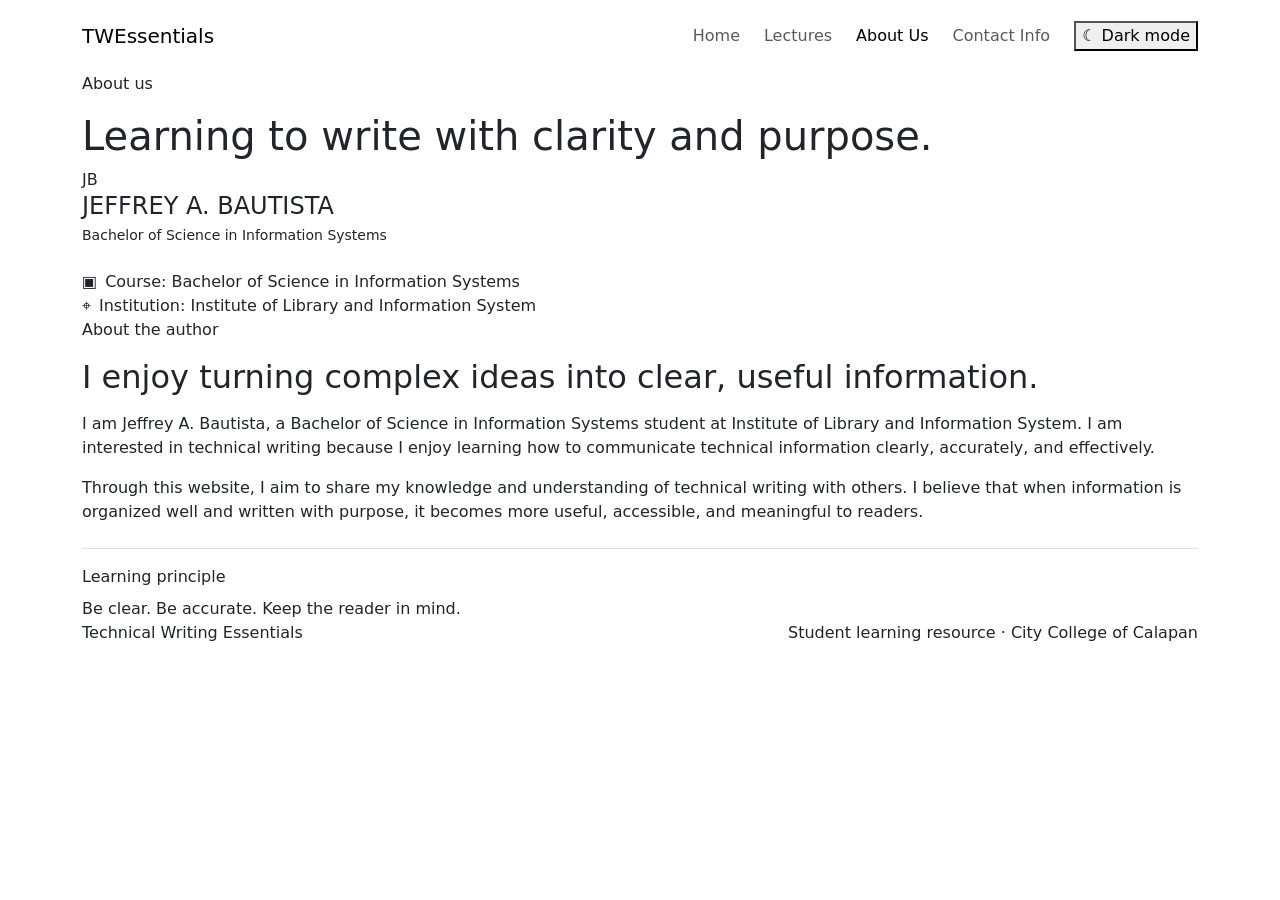
==== about.html @ ac8fc465 "Add files via upload" ====
<!doctype html>
<html lang="en">
<head>
  <meta charset="utf-8">
  <meta name="viewport" content="width=device-width, initial-scale=1">
  <meta name="color-scheme" content="light dark">
  <title>Technical Writing Essentials | About Us</title>
  <link href="https://cdn.jsdelivr.net/npm/bootstrap@5.3.3/dist/css/bootstrap.min.css" rel="stylesheet">
  <link href="../assets/css/style.css" rel="stylesheet">
</head>
<body>
<nav class="navbar navbar-expand-lg sticky-top site-nav">
  <div class="container py-2">
    <a class="navbar-brand" href="../index.html"><span class="brand-dot"></span>TW<span class="fw-normal">Essentials</span></a>
    <button class="navbar-toggler" type="button" data-bs-toggle="collapse" data-bs-target="#mainNav" aria-controls="mainNav" aria-expanded="false" aria-label="Toggle navigation"><span class="navbar-toggler-icon"></span></button>
    <div class="collapse navbar-collapse" id="mainNav">
      <ul class="navbar-nav ms-auto align-items-lg-center gap-lg-2 me-lg-3">
        <li class="nav-item"><a class="nav-link" href="../index.html">Home</a></li>
        <li class="nav-item"><a class="nav-link" href="lectures.html">Lectures</a></li>
        <li class="nav-item"><a class="nav-link active" aria-current="page" href="about.html">About Us</a></li>
        <li class="nav-item"><a class="nav-link" href="contact.html">Contact Info</a></li>
      </ul>
      <button class="theme-btn" id="themeToggle" type="button" aria-label="Toggle dark mode"><span id="themeIcon">☾</span> <span id="themeLabel">Dark mode</span></button>
    </div>
  </div>
</nav>

<main>
  <section class="section" id="about">
    <div class="container">
      <div class="section-heading">
        <div class="eyebrow mb-3">About us</div>
        <h1 class="section-title">Learning to write with clarity and purpose.</h1>
      </div>
      <div class="about-layout">
        <aside class="profile-card">
          <div class="avatar" aria-label="Initials JB">JB</div>
          <h2 class="h4 mb-1">JEFFREY A. BAUTISTA</h2>
          <p class="small mb-4">Bachelor of Science in Information Systems</p>
          <div class="profile-detail"><span class="me-2" aria-hidden="true">▣</span>Course: Bachelor of Science in Information Systems</div>
          <div class="profile-detail"><span class="me-2" aria-hidden="true">⌖</span>Institution: Institute of Library and Information System</div>
        </aside>
        <div class="about-copy">
          <div class="content-label mb-3">About the author</div>
          <h2 class="mb-3">I enjoy turning complex ideas into clear, useful information.</h2>
          <p>I am Jeffrey A. Bautista, a Bachelor of Science in Information Systems student at Institute of Library and Information System. I am interested in technical writing because I enjoy learning how to communicate technical information clearly, accurately, and effectively.</p>
          <p>Through this website, I aim to share my knowledge and understanding of technical writing with others. I believe that when information is organized well and written with purpose, it becomes more useful, accessible, and meaningful to readers.</p>
          <div class="mt-4 pt-3 border-top principle"><span class="eyebrow">Learning principle</span><p class="mt-2 mb-0">Be clear. Be accurate. Keep the reader in mind.</p></div>
        </div>
      </div>
    </div>
  </section>
</main>
<footer><div class="container d-flex flex-column flex-sm-row justify-content-between gap-2"><span>Technical Writing Essentials</span><span>Student learning resource · City College of Calapan</span></div></footer>

<script src="https://cdn.jsdelivr.net/npm/bootstrap@5.3.3/dist/js/bootstrap.bundle.min.js"></script>
<script src="../assets/js/script.js"></script>
</body>
</html>
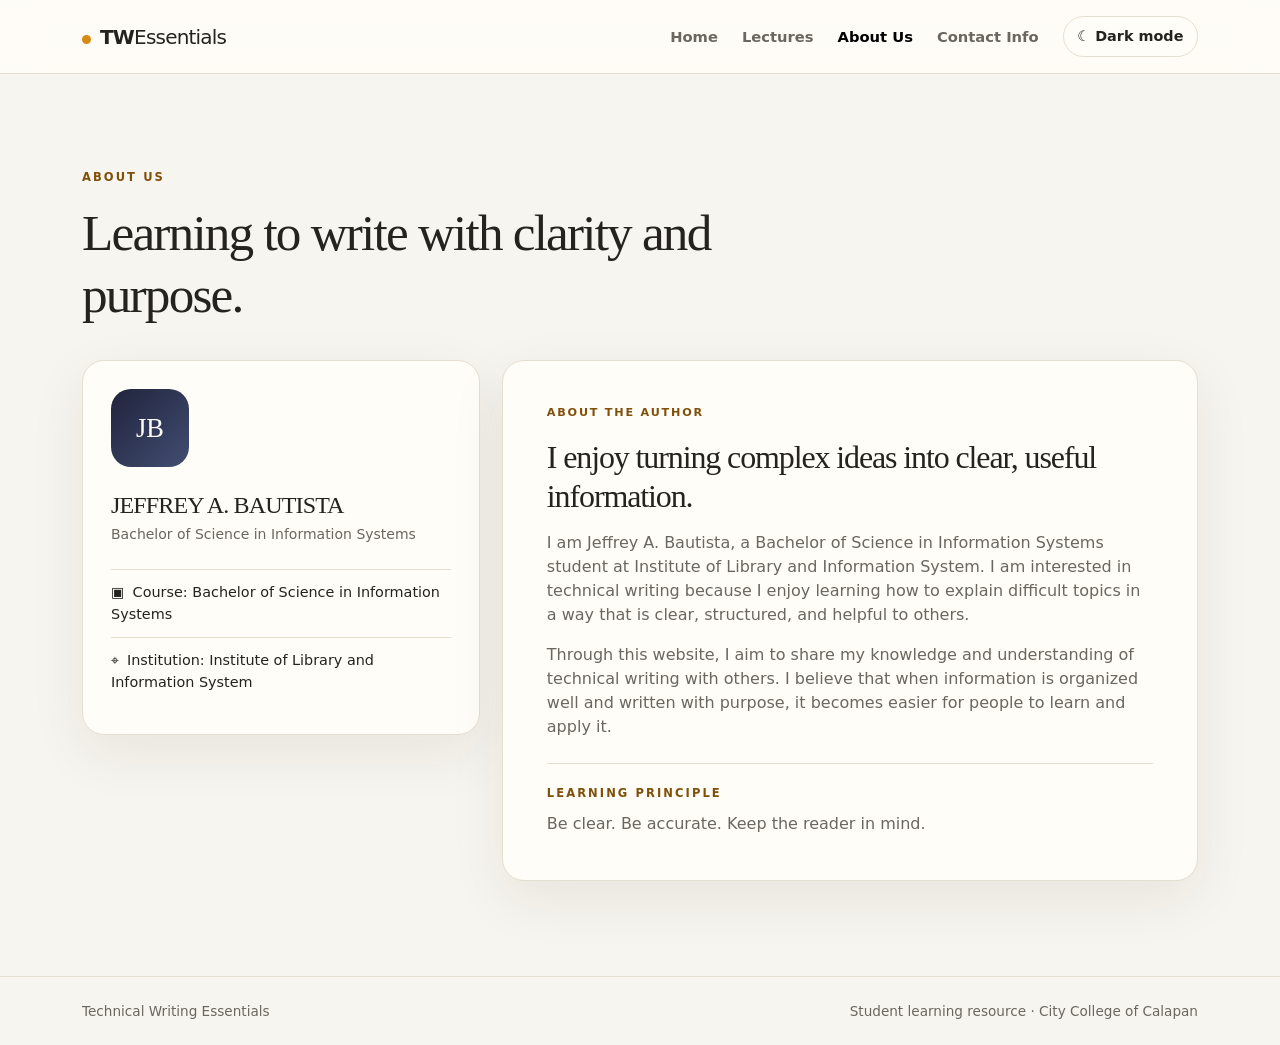
==== commit 42ce9551: "Fix CSS paths in about.html to reference the root stylesheet" ====
--- a/about.html
+++ b/about.html
@@ -1,59 +1,59 @@
-<!doctype html>
-<html lang="en">
-<head>
-  <meta charset="utf-8">
-  <meta name="viewport" content="width=device-width, initial-scale=1">
-  <meta name="color-scheme" content="light dark">
-  <title>Technical Writing Essentials | About Us</title>
-  <link href="https://cdn.jsdelivr.net/npm/bootstrap@5.3.3/dist/css/bootstrap.min.css" rel="stylesheet">
-  <link href="../assets/css/style.css" rel="stylesheet">
-</head>
-<body>
-<nav class="navbar navbar-expand-lg sticky-top site-nav">
-  <div class="container py-2">
-    <a class="navbar-brand" href="../index.html"><span class="brand-dot"></span>TW<span class="fw-normal">Essentials</span></a>
-    <button class="navbar-toggler" type="button" data-bs-toggle="collapse" data-bs-target="#mainNav" aria-controls="mainNav" aria-expanded="false" aria-label="Toggle navigation"><span class="navbar-toggler-icon"></span></button>
-    <div class="collapse navbar-collapse" id="mainNav">
-      <ul class="navbar-nav ms-auto align-items-lg-center gap-lg-2 me-lg-3">
-        <li class="nav-item"><a class="nav-link" href="../index.html">Home</a></li>
-        <li class="nav-item"><a class="nav-link" href="lectures.html">Lectures</a></li>
-        <li class="nav-item"><a class="nav-link active" aria-current="page" href="about.html">About Us</a></li>
-        <li class="nav-item"><a class="nav-link" href="contact.html">Contact Info</a></li>
-      </ul>
-      <button class="theme-btn" id="themeToggle" type="button" aria-label="Toggle dark mode"><span id="themeIcon">☾</span> <span id="themeLabel">Dark mode</span></button>
-    </div>
-  </div>
-</nav>
-
-<main>
-  <section class="section" id="about">
-    <div class="container">
-      <div class="section-heading">
-        <div class="eyebrow mb-3">About us</div>
-        <h1 class="section-title">Learning to write with clarity and purpose.</h1>
-      </div>
-      <div class="about-layout">
-        <aside class="profile-card">
-          <div class="avatar" aria-label="Initials JB">JB</div>
-          <h2 class="h4 mb-1">JEFFREY A. BAUTISTA</h2>
-          <p class="small mb-4">Bachelor of Science in Information Systems</p>
-          <div class="profile-detail"><span class="me-2" aria-hidden="true">▣</span>Course: Bachelor of Science in Information Systems</div>
-          <div class="profile-detail"><span class="me-2" aria-hidden="true">⌖</span>Institution: Institute of Library and Information System</div>
-        </aside>
-        <div class="about-copy">
-          <div class="content-label mb-3">About the author</div>
-          <h2 class="mb-3">I enjoy turning complex ideas into clear, useful information.</h2>
-          <p>I am Jeffrey A. Bautista, a Bachelor of Science in Information Systems student at Institute of Library and Information System. I am interested in technical writing because I enjoy learning how to communicate technical information clearly, accurately, and effectively.</p>
-          <p>Through this website, I aim to share my knowledge and understanding of technical writing with others. I believe that when information is organized well and written with purpose, it becomes more useful, accessible, and meaningful to readers.</p>
-          <div class="mt-4 pt-3 border-top principle"><span class="eyebrow">Learning principle</span><p class="mt-2 mb-0">Be clear. Be accurate. Keep the reader in mind.</p></div>
-        </div>
-      </div>
-    </div>
-  </section>
-</main>
-<footer><div class="container d-flex flex-column flex-sm-row justify-content-between gap-2"><span>Technical Writing Essentials</span><span>Student learning resource · City College of Calapan</span></div></footer>
-
-<script src="https://cdn.jsdelivr.net/npm/bootstrap@5.3.3/dist/js/bootstrap.bundle.min.js"></script>
-<script src="../assets/js/script.js"></script>
-</body>
-</html>
+<!doctype html>
+<html lang="en">
+<head>
+  <meta charset="utf-8">
+  <meta name="viewport" content="width=device-width, initial-scale=1">
+  <meta name="color-scheme" content="light dark">
+  <title>Technical Writing Essentials | About Us</title>
+  <link href="https://cdn.jsdelivr.net/npm/bootstrap@5.3.3/dist/css/bootstrap.min.css" rel="stylesheet">
+  <link href="style.css" rel="stylesheet">
+</head>
+<body>
+<nav class="navbar navbar-expand-lg sticky-top site-nav">
+  <div class="container py-2">
+    <a class="navbar-brand" href="index.html"><span class="brand-dot"></span>TW<span class="fw-normal">Essentials</span></a>
+    <button class="navbar-toggler" type="button" data-bs-toggle="collapse" data-bs-target="#mainNav" aria-controls="mainNav" aria-expanded="false" aria-label="Toggle navigation"><span class="navbar-toggler-icon"></span></button>
+    <div class="collapse navbar-collapse" id="mainNav">
+      <ul class="navbar-nav ms-auto align-items-lg-center gap-lg-2 me-lg-3">
+        <li class="nav-item"><a class="nav-link" href="index.html">Home</a></li>
+        <li class="nav-item"><a class="nav-link" href="lectures.html">Lectures</a></li>
+        <li class="nav-item"><a class="nav-link active" aria-current="page" href="about.html">About Us</a></li>
+        <li class="nav-item"><a class="nav-link" href="contact.html">Contact Info</a></li>
+      </ul>
+      <button class="theme-btn" id="themeToggle" type="button" aria-label="Toggle dark mode"><span id="themeIcon">☾</span> <span id="themeLabel">Dark mode</span></button>
+    </div>
+  </div>
+</nav>
+
+<main>
+  <section class="section" id="about">
+    <div class="container">
+      <div class="section-heading">
+        <div class="eyebrow mb-3">About us</div>
+        <h1 class="section-title">Learning to write with clarity and purpose.</h1>
+      </div>
+      <div class="about-layout">
+        <aside class="profile-card">
+          <div class="avatar" aria-label="Initials JB">JB</div>
+          <h2 class="h4 mb-1">JEFFREY A. BAUTISTA</h2>
+          <p class="small mb-4">Bachelor of Science in Information Systems</p>
+          <div class="profile-detail"><span class="me-2" aria-hidden="true">▣</span>Course: Bachelor of Science in Information Systems</div>
+          <div class="profile-detail"><span class="me-2" aria-hidden="true">⌖</span>Institution: Institute of Library and Information System</div>
+        </aside>
+        <div class="about-copy">
+          <div class="content-label mb-3">About the author</div>
+          <h2 class="mb-3">I enjoy turning complex ideas into clear, useful information.</h2>
+          <p>I am Jeffrey A. Bautista, a Bachelor of Science in Information Systems student at Institute of Library and Information System. I am interested in technical writing because I enjoy learning how to explain difficult topics in a way that is clear, structured, and helpful to others.</p>
+          <p>Through this website, I aim to share my knowledge and understanding of technical writing with others. I believe that when information is organized well and written with purpose, it becomes easier for people to learn and apply it.</p>
+          <div class="mt-4 pt-3 border-top principle"><span class="eyebrow">Learning principle</span><p class="mt-2 mb-0">Be clear. Be accurate. Keep the reader in mind.</p></div>
+        </div>
+      </div>
+    </div>
+  </section>
+</main>
+<footer><div class="container d-flex flex-column flex-sm-row justify-content-between gap-2"><span>Technical Writing Essentials</span><span>Student learning resource · City College of Calapan</span></div></footer>
+
+<script src="https://cdn.jsdelivr.net/npm/bootstrap@5.3.3/dist/js/bootstrap.bundle.min.js"></script>
+<script src="script.js"></script>
+</body>
+</html>
--- a/style.css
+++ b/style.css
@@ -0,0 +1,94 @@
+:root {
+  --page-bg:#f7f5ef; --surface:#fffdf7; --surface-2:#f2eee3;
+  --text:#24231f; --muted:#69675f; --border:#e5dfd0;
+  --accent:#d88912; --accent-text:#80500b; --accent-contrast:#17130b; --nav-bg:rgba(255,253,247,.88);
+  --link:#76500c; --link-hover:#4d3408; --focus-ring:rgba(216,137,18,.35);
+  --shadow:0 18px 55px rgba(43,35,18,.08);
+  color-scheme:light;
+}
+[data-theme="dark"] {
+  --page-bg:#111116; --surface:#1b1b23; --surface-2:#24232b;
+  --text:#f5f1e8; --muted:#c1bdc4; --border:#393640;
+  --accent:#ffad22; --accent-text:#ffbd58; --accent-contrast:#17130b; --nav-bg:rgba(17,17,22,.88);
+  --link:#a9c7ff; --link-hover:#d2e1ff; --focus-ring:rgba(255,173,34,.42);
+  --shadow:0 18px 55px rgba(0,0,0,.24);
+  color-scheme:dark;
+}
+* { box-sizing:border-box; }
+html { scroll-behavior:smooth; scroll-padding-top:90px; }
+body { margin:0; background:var(--page-bg); color:var(--text); font-family:Inter,ui-sans-serif,system-ui,-apple-system,"Segoe UI",sans-serif; transition:background .25s,color .25s; }
+p,li,.form-text { color:var(--muted); }
+a { color:var(--link); }
+a:hover { color:var(--link-hover); }
+:focus-visible { outline:3px solid var(--accent);outline-offset:3px; }
+.site-nav { background:var(--nav-bg); backdrop-filter:blur(16px); border-bottom:1px solid var(--border); }
+.navbar-brand { color:var(--text); font-weight:800; letter-spacing:-.04em; }
+.navbar-brand:hover { color:var(--text); }
+.brand-dot { display:inline-block;width:9px;height:9px;background:var(--accent);border-radius:50%;margin-right:9px; }
+.nav-link { color:var(--muted); font-size:.92rem; font-weight:600; }
+.nav-link:hover,.nav-link.active { color:var(--text); }
+.navbar-toggler { border-color:var(--border); }
+.navbar-toggler:focus { box-shadow:0 0 0 .2rem var(--focus-ring); }
+[data-theme="dark"] .navbar-toggler-icon { filter:invert(1); }
+.theme-btn { border:1px solid var(--border); background:var(--surface); color:var(--text); border-radius:999px; padding:.55rem .85rem; font:inherit; font-size:.9rem; font-weight:650; cursor:pointer; }
+.theme-btn:hover { background:var(--surface-2); }
+.theme-btn:focus-visible { outline-offset:3px; }
+.hero { min-height:76vh; display:flex; align-items:center; position:relative; overflow:hidden; }
+.hero:before { content:"";position:absolute;width:420px;height:420px;right:-120px;top:5%;border-radius:50%;background:radial-gradient(circle,rgba(216,137,18,.18),transparent 68%);pointer-events:none; }
+.home-logo { display:inline-flex;align-items:center;gap:12px;padding:10px 16px 10px 10px;background:var(--surface);border:1px solid var(--border);border-radius:18px;box-shadow:var(--shadow); }
+.home-logo-mark { width:52px;height:52px;display:grid;place-items:center;border-radius:14px;background:var(--accent);color:var(--accent-contrast);font-family:Georgia,"Times New Roman",serif;font-size:1.25rem;font-weight:700;letter-spacing:-.06em; }
+.home-logo-name { display:grid;gap:2px;color:var(--text);font-size:.9rem;line-height:1.3; }
+.home-logo-name span { color:var(--muted);font-size:.78rem; }
+.eyebrow { color:var(--accent-text); text-transform:uppercase; font-size:.72rem; letter-spacing:.18em; font-weight:800; }
+h1,h2,h3,.serif { font-family:Georgia,"Times New Roman",serif; letter-spacing:-.035em; }
+.hero h1 { font-size:clamp(3rem,7vw,5.8rem); line-height:.98; max-width:800px; }
+.hero h1 em { font-weight:400; }
+.lead-copy { max-width:700px; font-size:1.05rem; line-height:1.8; }
+.purpose-card { display:flex; gap:14px; align-items:flex-start; background:var(--surface); border:1px solid var(--border); border-radius:16px; padding:18px 20px; max-width:700px; box-shadow:var(--shadow); }
+.purpose-icon { flex:0 0 36px;height:36px;border-radius:50%;display:grid;place-items:center;background:var(--surface-2); }
+.btn-accent { background:var(--accent);color:var(--accent-contrast);border:1px solid var(--accent);font-weight:750;border-radius:999px;padding:.8rem 1.2rem; }
+.btn-accent:hover,.btn-accent:focus { background:var(--accent);color:var(--accent-contrast);border-color:var(--accent);filter:brightness(.94); }
+.btn-quiet { color:var(--text);border:1px solid var(--border);border-radius:999px;padding:.8rem 1.2rem; }
+.btn-quiet:hover { color:var(--text);background:var(--surface-2);border-color:var(--border); }
+.section { padding:95px 0; }
+.section-heading { max-width:720px; margin-bottom:35px; }
+.section-heading h1,.section-heading h2,.section-title { font-size:clamp(2.2rem,4vw,3.5rem); }
+.panel,.topic-card,.profile-card,.about-copy,.contact-panel { background:var(--surface);border:1px solid var(--border);border-radius:22px;box-shadow:var(--shadow); }
+.topic-tabs { display:flex;flex-wrap:wrap;gap:8px;margin-bottom:20px; }
+.topic-tab { background:var(--surface);border:1px solid var(--border);color:var(--muted);border-radius:999px;padding:9px 15px;font-size:.85rem;font-weight:700; }
+.topic-tab.active { background:var(--text);color:var(--page-bg);border-color:var(--text); }
+.topic-tab:focus-visible { outline:3px solid var(--accent);outline-offset:2px; }
+.topic-panel { padding:clamp(22px,4vw,42px);min-height:310px; }
+.topic-panel h2,.topic-panel h3 { font-size:2rem; }
+.topic-visual { margin:26px 0 0;padding:20px;background:var(--surface-2);border:1px solid var(--border);border-radius:16px; }
+.topic-visual svg { display:block;width:100%;height:auto;max-height:210px; }
+.topic-visual svg rect,.topic-visual svg circle { fill:var(--surface);stroke:var(--accent);stroke-width:2; }
+.topic-visual svg[aria-labelledby="graphs-visual-title"] rect { fill:var(--accent);stroke:none; }
+.topic-visual svg path { fill:none;stroke:var(--muted);stroke-width:3;stroke-linecap:round;stroke-linejoin:round; }
+.topic-visual svg text { fill:var(--text);font:600 15px Inter,ui-sans-serif,system-ui,sans-serif;text-anchor:middle; }
+.topic-visual svg[aria-labelledby="letter-visual-title"] text { text-anchor:start; }
+.topic-visual figcaption { margin-top:12px;color:var(--muted);font-size:.88rem;text-align:center; }
+.content-label { font-size:.7rem;letter-spacing:.16em;color:var(--accent-text);font-weight:800;text-transform:uppercase; }
+.topic-grid { display:grid;grid-template-columns:repeat(3,minmax(0,1fr));gap:14px;margin-top:25px; }
+.mini-card { background:var(--surface-2);border:1px solid var(--border);padding:18px;border-radius:15px; }
+.mini-card h3,.mini-card h4 { font-family:inherit;font-size:.96rem;font-weight:800; }
+.mini-card p { font-size:.9rem;margin-bottom:0;line-height:1.6; }
+.example-box { background:var(--accent);color:var(--accent-contrast);border-radius:16px;padding:22px;margin-top:22px; }
+.example-box p { color:inherit;margin-bottom:0; }
+.about-layout { display:grid;grid-template-columns:minmax(230px,.8fr) minmax(0,1.4fr);gap:22px; }
+.profile-card { padding:28px;align-self:start; }
+.avatar { width:78px;height:78px;display:grid;place-items:center;border-radius:20px;background:linear-gradient(135deg,#20243d,#424d71);color:#fff;font-family:Georgia,serif;font-size:1.65rem;margin-bottom:24px; }
+.profile-detail { padding:12px 0;border-top:1px solid var(--border);font-size:.9rem;overflow-wrap:anywhere; }
+.about-copy { padding:clamp(25px,4vw,44px); }
+.principle { border-color:var(--border)!important; }
+.contact-section { background:var(--page-bg); }
+.contact-panel { padding:clamp(24px,4vw,42px);height:100%; }
+.contact-info-card { background:var(--surface-2);border:1px solid var(--border);border-radius:14px;padding:16px;margin-top:12px; }
+.form-control,.form-select { background:var(--page-bg);color:var(--text);border-color:var(--border);border-radius:12px;padding:.8rem .9rem; }
+.form-control:focus,.form-select:focus { background:var(--page-bg);color:var(--text);border-color:var(--accent);box-shadow:0 0 0 .2rem var(--focus-ring); }
+.form-control:disabled,.form-control[readonly],.form-select:disabled { background:var(--surface-2);color:var(--muted); }
+.form-control::placeholder { color:var(--muted);opacity:.75; }
+.form-label { color:var(--text);font-size:.82rem;font-weight:750; }
+footer { border-top:1px solid var(--border);padding:24px 0;color:var(--muted);font-size:.85rem; }
+@media(max-width:767px) { .hero{min-height:auto;padding:100px 0 75px}.section{padding:70px 0}.topic-grid,.about-layout{grid-template-columns:1fr}.navbar-collapse{padding:10px 0}.hero h1{font-size:3.3rem} }
+@media(prefers-reduced-motion:reduce) { *,*::before,*::after{scroll-behavior:auto!important;transition:none!important} }
